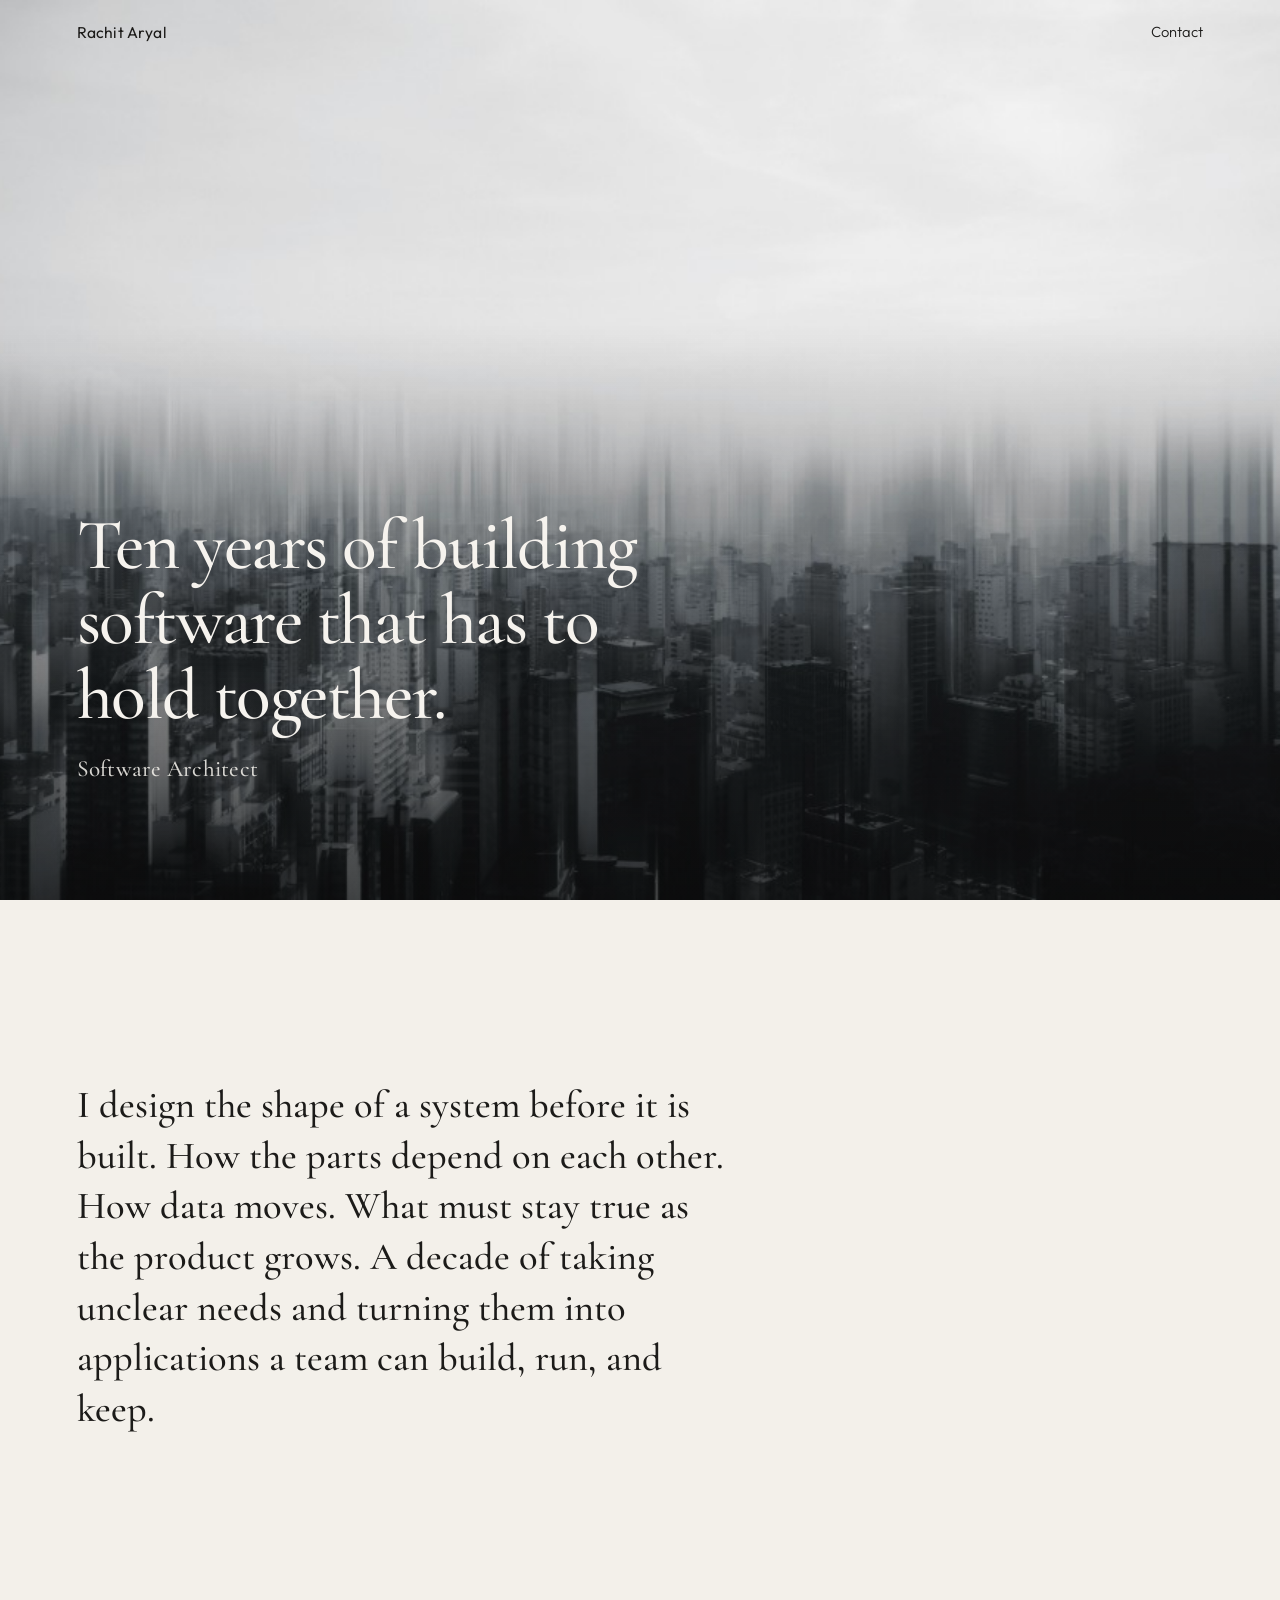
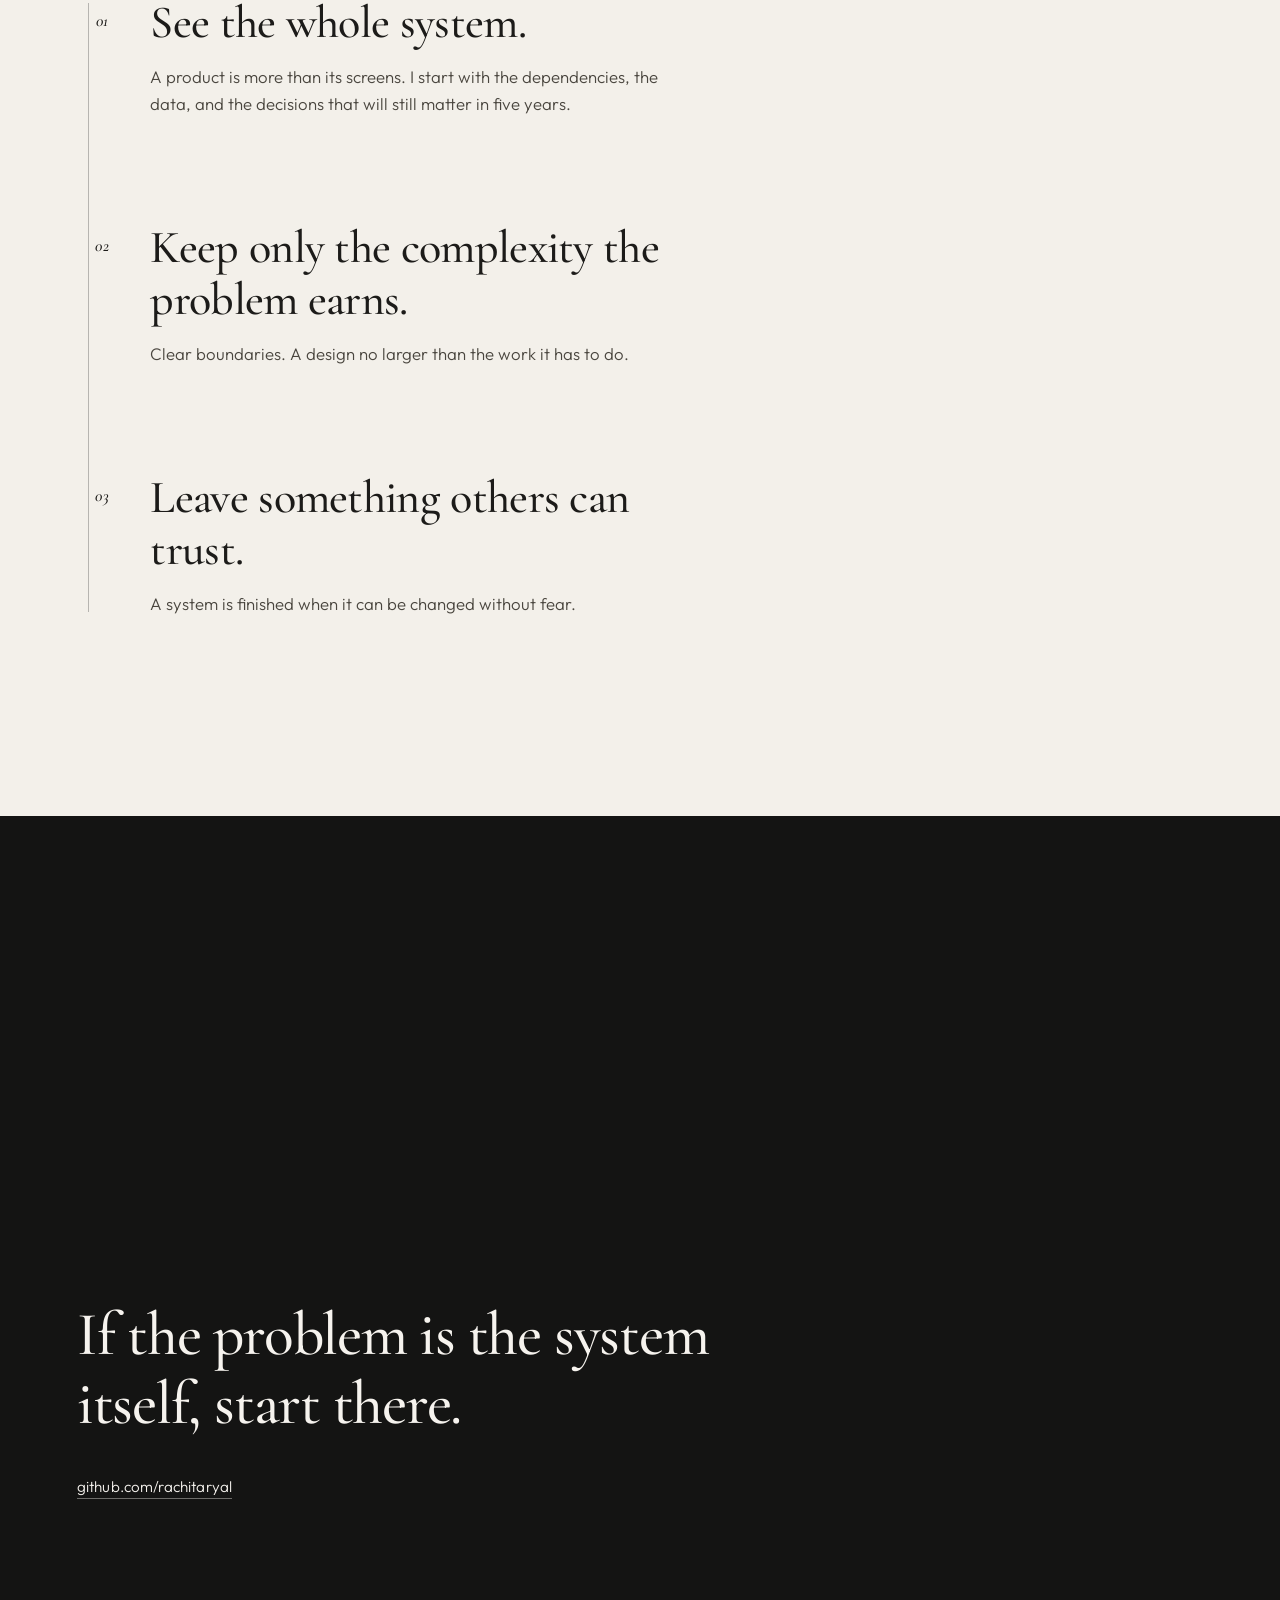
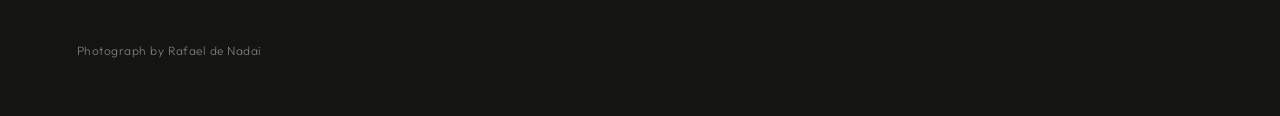
==== index.html @ c1b8cd25 "Add a single-page portfolio. A quiet public page for the practice, ready to publish on GitHub Pages." ====
<!DOCTYPE html>
<html lang="en">
  <head>
    <meta charset="utf-8" />
    <meta name="viewport" content="width=device-width, initial-scale=1" />
    <title>Rachit Aryal — Software Architect</title>
    <meta
      name="description"
      content="Rachit Aryal, software architect. Ten years of building software that has to hold together."
    />
    <meta name="theme-color" content="#f3f0ea" />
    <link rel="icon" href="favicon.svg" type="image/svg+xml" />
    <link rel="preconnect" href="https://fonts.googleapis.com" />
    <link rel="preconnect" href="https://fonts.gstatic.com" crossorigin />
    <link
      href="https://fonts.googleapis.com/css2?family=Cormorant+Garamond:ital,wght@0,500;0,600;1,500&family=Outfit:wght@300;400&display=swap"
      rel="stylesheet"
    />
    <link rel="stylesheet" href="styles.css" />
  </head>
  <body>
    <img
      class="plate"
      src="city.jpg"
      alt="Fog over a dense city, the towers dissolving upward into white."
    />
    <div class="veil" aria-hidden="true"></div>

    <header class="site-header">
      <a class="brand" href="#top">Rachit Aryal</a>
      <a class="contact" href="#contact">Contact</a>
    </header>

    <main id="top">
      <section class="hero" aria-labelledby="statement">
        <div class="hero-copy">
          <h1 id="statement">
            Ten years of building software that has to hold together.
          </h1>
          <p class="role">Software Architect</p>
        </div>
      </section>

      <div class="sheet">
        <section class="about" aria-label="Practice">
          <p>
            I design the shape of a system before it is built. How the parts
            depend on each other. How data moves. What must stay true as the
            product grows. A decade of taking unclear needs and turning them
            into applications a team can build, run, and keep.
          </p>
        </section>

        <section class="principles" aria-label="Principles">
          <ol>
            <li>
              <span class="num">01</span>
              <div>
                <h2>See the whole system.</h2>
                <p>
                  A product is more than its screens. I start with the
                  dependencies, the data, and the decisions that will still
                  matter in five years.
                </p>
              </div>
            </li>
            <li>
              <span class="num">02</span>
              <div>
                <h2>Keep only the complexity the problem earns.</h2>
                <p>
                  Clear boundaries. A design no larger than the work it has to
                  do.
                </p>
              </div>
            </li>
            <li>
              <span class="num">03</span>
              <div>
                <h2>Leave something others can trust.</h2>
                <p>
                  A system is finished when it can be changed without fear.
                </p>
              </div>
            </li>
          </ol>
        </section>
      </div>

      <section class="close" id="contact">
        <p>If the problem is the system itself, start there.</p>
        <a class="write" href="https://github.com/rachitaryal">github.com/rachitaryal</a>
        <p class="credit">Photograph by Rafael de Nadai</p>
      </section>
    </main>

    <script>
      const header = document.querySelector(".site-header");
      const close = document.querySelector(".close");

      function placeHeader() {
        header.classList.toggle(
          "on-dark",
          close.getBoundingClientRect().top <= header.offsetHeight
        );
      }

      placeHeader();
      document.addEventListener("scroll", placeHeader, { passive: true });
    </script>
  </body>
</html>
---- styles.css ----
:root {
  --paper: #f3f0ea;
  --ink: #1c1b19;
  --quiet: #4a463f;
  --line: rgba(28, 27, 25, 0.28);
  --light: #f6f3ee;
  --dark: #141413;
  --edge: clamp(1.4rem, 6vw, 5.5rem);
  --serif: "Cormorant Garamond", "Iowan Old Style", Palatino, Georgia, serif;
  --sans: Outfit, "Avenir Next", "Segoe UI", sans-serif;
}

* {
  box-sizing: border-box;
}

html {
  scroll-behavior: smooth;
}

body {
  margin: 0;
  background: #d5d5d5;
  color: var(--ink);
  font-family: var(--sans);
  font-weight: 300;
}

.plate {
  position: fixed;
  inset: 0;
  width: 100%;
  height: 100%;
  object-fit: cover;
  object-position: center 68%;
  z-index: 0;
}

.veil {
  position: fixed;
  inset: 0;
  z-index: 0;
  pointer-events: none;
  background: linear-gradient(
    to bottom,
    rgba(255, 255, 255, 0) 0%,
    rgba(255, 255, 255, 0) 36%,
    rgba(12, 12, 12, 0.18) 58%,
    rgba(8, 8, 8, 0.62) 100%
  );
}

.site-header {
  position: fixed;
  top: 0;
  left: 0;
  right: 0;
  z-index: 3;
  display: flex;
  align-items: center;
  justify-content: space-between;
  padding: 1.35rem var(--edge);
  color: var(--ink);
  transition: color 0.4s ease;
}

.site-header.on-dark {
  color: var(--light);
}

.brand,
.contact,
.write {
  color: inherit;
  text-decoration: none;
}

.brand {
  font-size: 0.98rem;
  font-weight: 400;
  letter-spacing: 0.01em;
}

.contact {
  font-size: 0.92rem;
  font-weight: 300;
}

a:focus-visible {
  outline: 1px solid currentColor;
  outline-offset: 4px;
}

.hero {
  position: relative;
  z-index: 1;
  height: 100svh;
  min-height: 36rem;
}

.hero-copy {
  position: absolute;
  left: var(--edge);
  right: var(--edge);
  bottom: 13vh;
  max-width: 40rem;
  color: var(--light);
}

.hero h1 {
  margin: 0;
  max-width: 11em;
  font-family: var(--serif);
  font-weight: 500;
  font-size: clamp(2.7rem, 5.6vw, 4.75rem);
  line-height: 1.05;
  letter-spacing: -0.02em;
}

.role {
  margin: 1.35rem 0 0;
  font-family: var(--serif);
  font-size: clamp(1.2rem, 2vw, 1.45rem);
  font-weight: 500;
  letter-spacing: 0.01em;
  color: rgba(246, 243, 238, 0.86);
}

.sheet,
.close {
  position: relative;
  z-index: 1;
}

.sheet {
  background: var(--paper);
}

.about {
  padding: 20vh var(--edge) 8vh;
}

.about p {
  margin: 0;
  max-width: 17em;
  font-family: var(--serif);
  font-weight: 500;
  font-size: clamp(1.75rem, 3vw, 2.55rem);
  line-height: 1.32;
}

.principles {
  padding: 10vh var(--edge) 22vh;
}

.principles ol {
  position: relative;
  list-style: none;
  margin: 0;
  padding: 0;
  max-width: 38rem;
}

.principles ol::before {
  content: "";
  position: absolute;
  left: 0.7rem;
  top: 0.4rem;
  bottom: 0.4rem;
  width: 1px;
  background: var(--line);
}

.principles li {
  position: relative;
  display: grid;
  grid-template-columns: 3.2rem 1fr;
  gap: 1.4rem;
  padding: 0 0 6.5rem;
}

.principles li:last-child {
  padding-bottom: 0;
}

.num {
  position: relative;
  z-index: 1;
  justify-self: center;
  margin-top: 0.45rem;
  padding: 0.35rem 0;
  background: var(--paper);
  font-family: var(--serif);
  font-style: italic;
  font-weight: 500;
  font-size: 1.05rem;
  letter-spacing: 0.04em;
}

.principles h2 {
  margin: 0;
  font-family: var(--serif);
  font-weight: 500;
  font-size: clamp(2rem, 3.6vw, 3.15rem);
  line-height: 1.12;
  letter-spacing: -0.015em;
}

.principles p {
  margin: 1rem 0 0;
  max-width: 34em;
  font-size: 1.05rem;
  line-height: 1.6;
  color: var(--quiet);
}

.close {
  display: flex;
  flex-direction: column;
  justify-content: flex-end;
  min-height: 100svh;
  padding: 22vh var(--edge) 3.5rem;
  background: var(--dark);
  color: var(--light);
}

.close p {
  margin: 0;
  max-width: 11em;
  font-family: var(--serif);
  font-weight: 500;
  font-size: clamp(2.3rem, 4.8vw, 4.15rem);
  line-height: 1.12;
  letter-spacing: -0.02em;
}

.write {
  display: inline-block;
  margin-top: 2.4rem;
  font-size: 0.95rem;
  font-weight: 300;
  letter-spacing: 0.01em;
  border-bottom: 1px solid rgba(246, 243, 238, 0.4);
  width: fit-content;
  padding-bottom: 0.15rem;
}

.write:hover {
  border-bottom-color: var(--light);
}

.close .credit {
  margin: 16vh 0 0;
  max-width: none;
  font-family: var(--sans);
  font-size: 0.75rem;
  font-weight: 300;
  line-height: 1.4;
  letter-spacing: 0.04em;
  color: rgba(246, 243, 238, 0.45);
}

@media (max-width: 700px) {
  .hero {
    min-height: 100svh;
  }

  .hero-copy {
    bottom: 10vh;
  }

  .about {
    padding-top: 14vh;
  }

  .principles li {
    padding-bottom: 4.5rem;
  }

  .credit {
    margin-top: 12vh;
  }
}

@media (prefers-reduced-motion: reduce) {
  html {
    scroll-behavior: auto;
  }

  .site-header {
    transition: none;
  }
}

@media (prefers-reduced-motion: no-preference) {
  .hero-copy {
    animation: rise 1.3s ease both;
  }
}

@keyframes rise {
  from {
    opacity: 0;
    transform: translateY(14px);
  }

  to {
    opacity: 1;
    transform: none;
  }
}
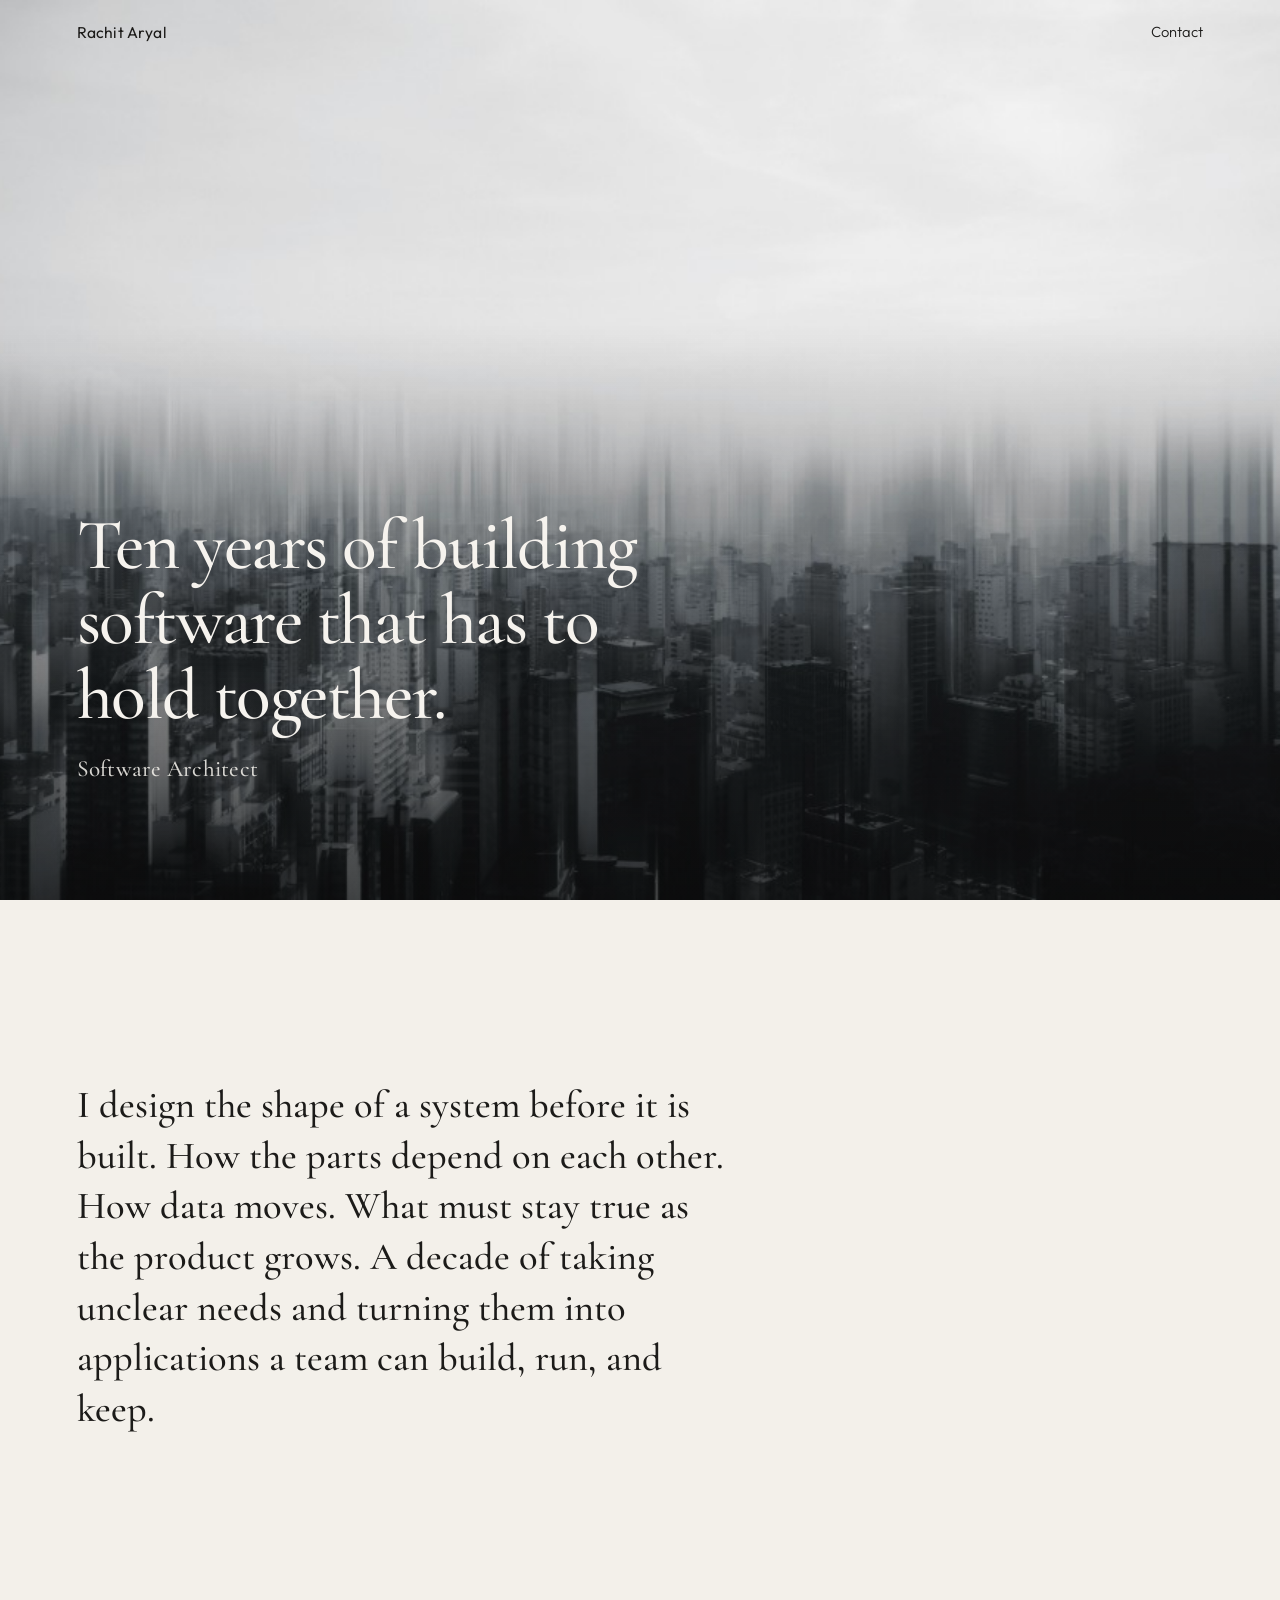
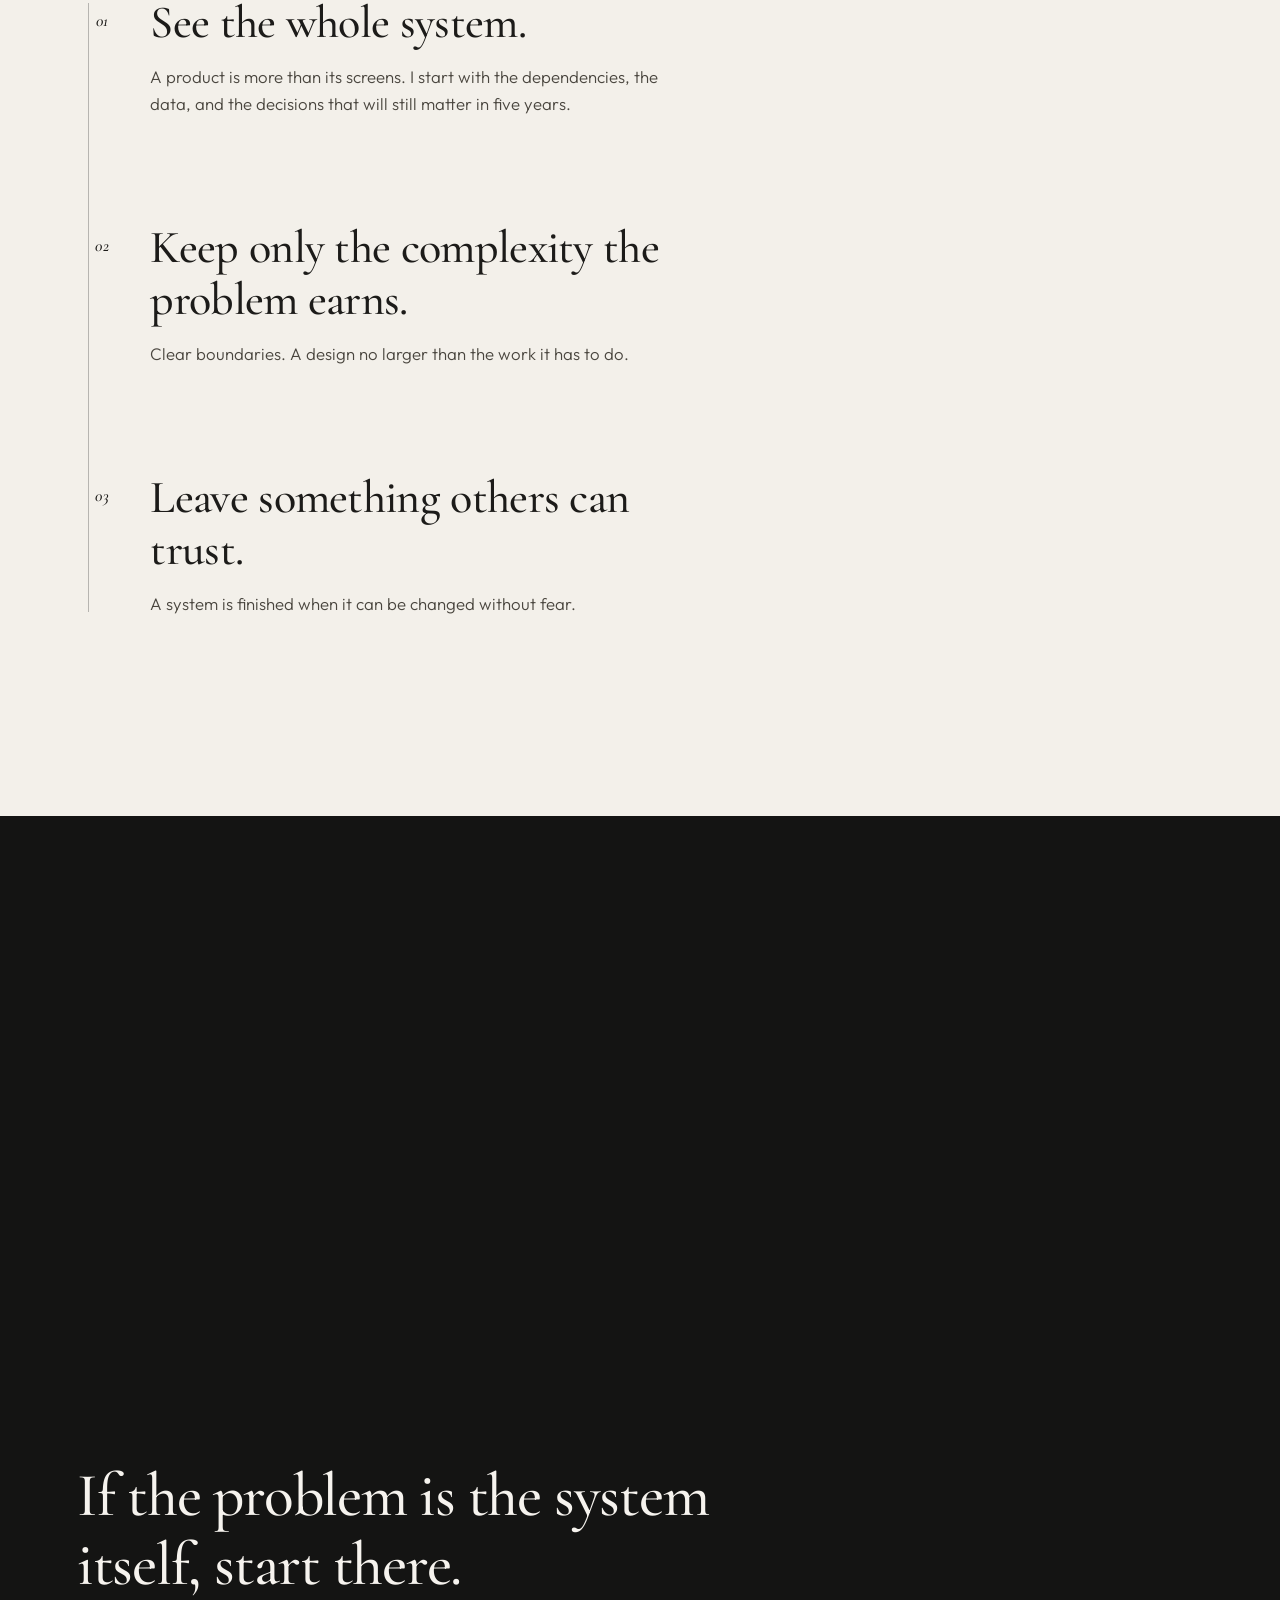
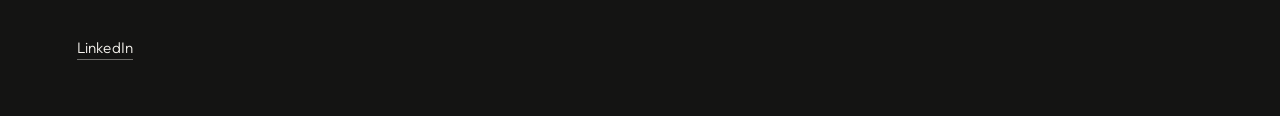
==== commit ccb13b31: "Keep the page about the practice. Contact is LinkedIn, and the photograph is left uncredited." ====
--- a/index.html
+++ b/index.html
@@ -89,8 +89,7 @@
 
       <section class="close" id="contact">
         <p>If the problem is the system itself, start there.</p>
-        <a class="write" href="https://github.com/rachitaryal">github.com/rachitaryal</a>
-        <p class="credit">Photograph by Rafael de Nadai</p>
+        <a class="write" href="https://www.linkedin.com/in/rachitaryal/">LinkedIn</a>
       </section>
     </main>
 
--- a/styles.css
+++ b/styles.css
@@ -249,17 +249,6 @@
   border-bottom-color: var(--light);
 }
 
-.close .credit {
-  margin: 16vh 0 0;
-  max-width: none;
-  font-family: var(--sans);
-  font-size: 0.75rem;
-  font-weight: 300;
-  line-height: 1.4;
-  letter-spacing: 0.04em;
-  color: rgba(246, 243, 238, 0.45);
-}
-
 @media (max-width: 700px) {
   .hero {
     min-height: 100svh;
@@ -275,10 +264,6 @@
 
   .principles li {
     padding-bottom: 4.5rem;
-  }
-
-  .credit {
-    margin-top: 12vh;
   }
 }
 
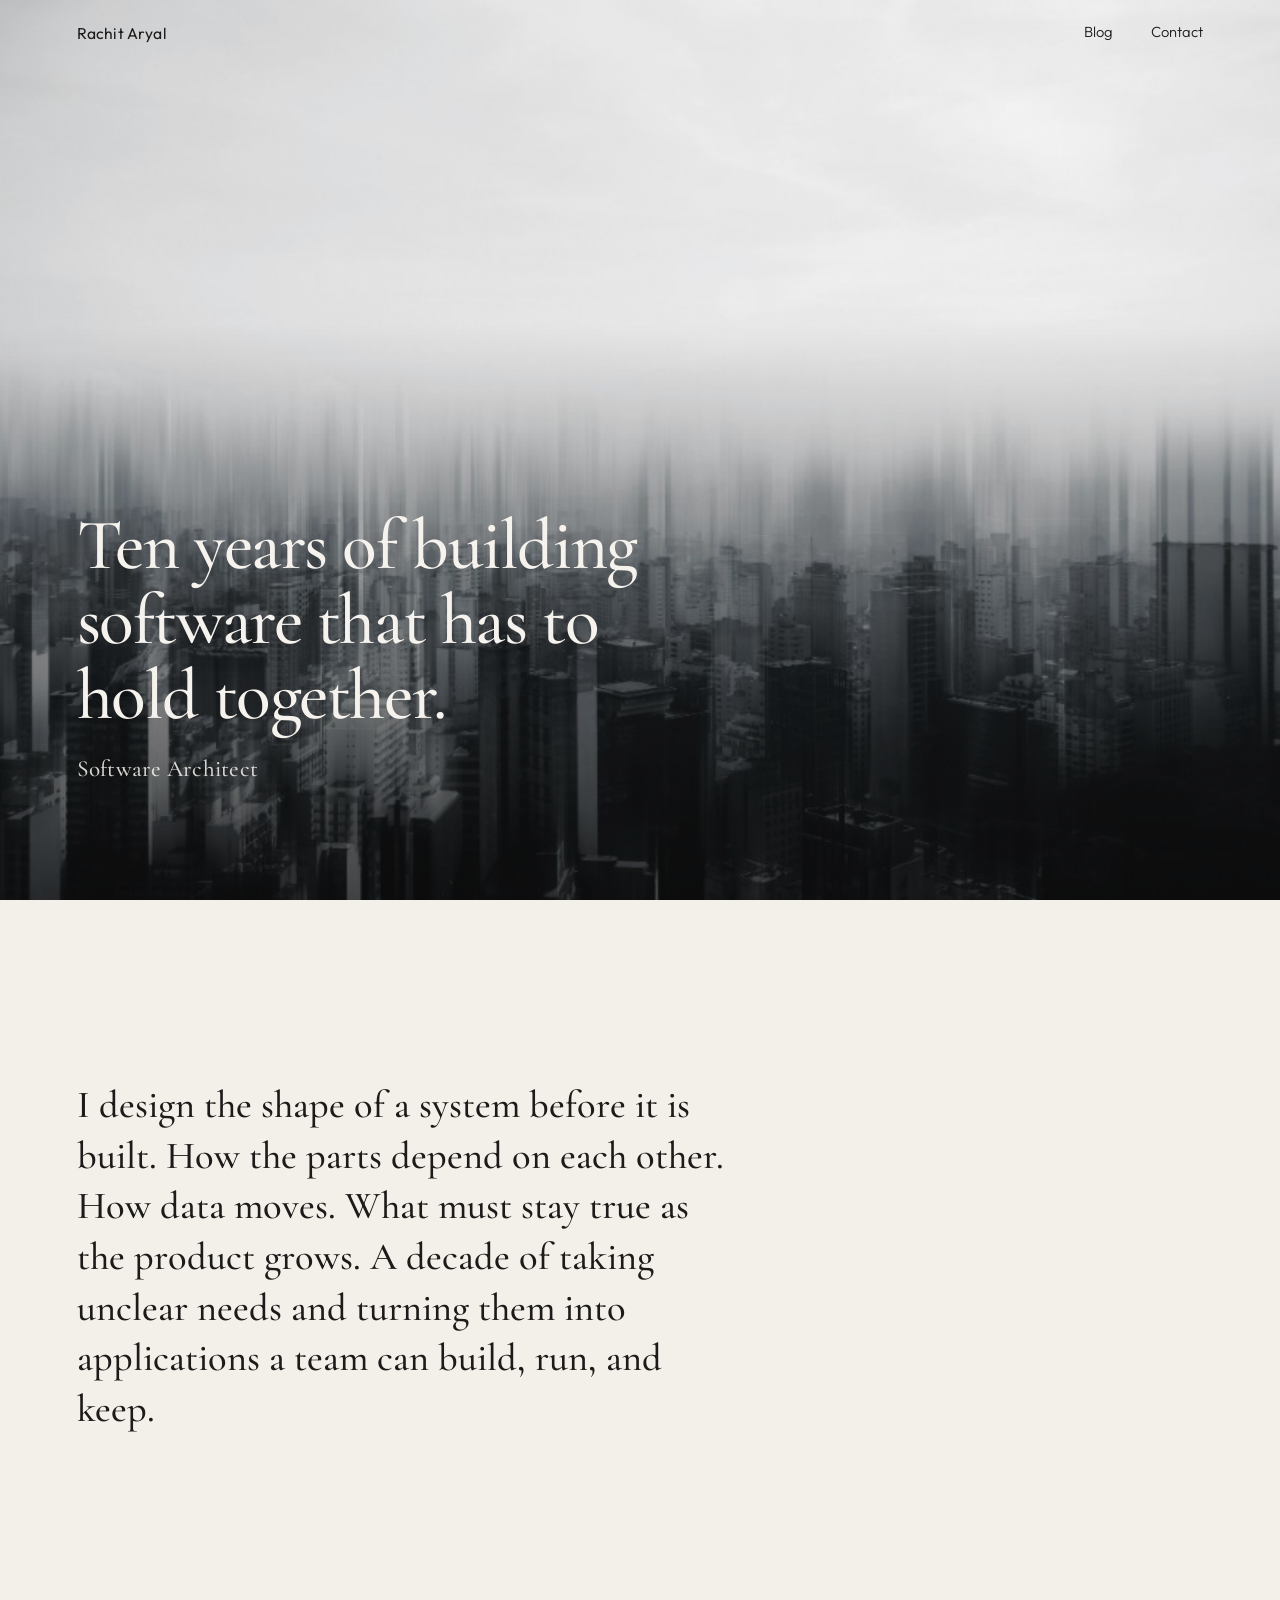
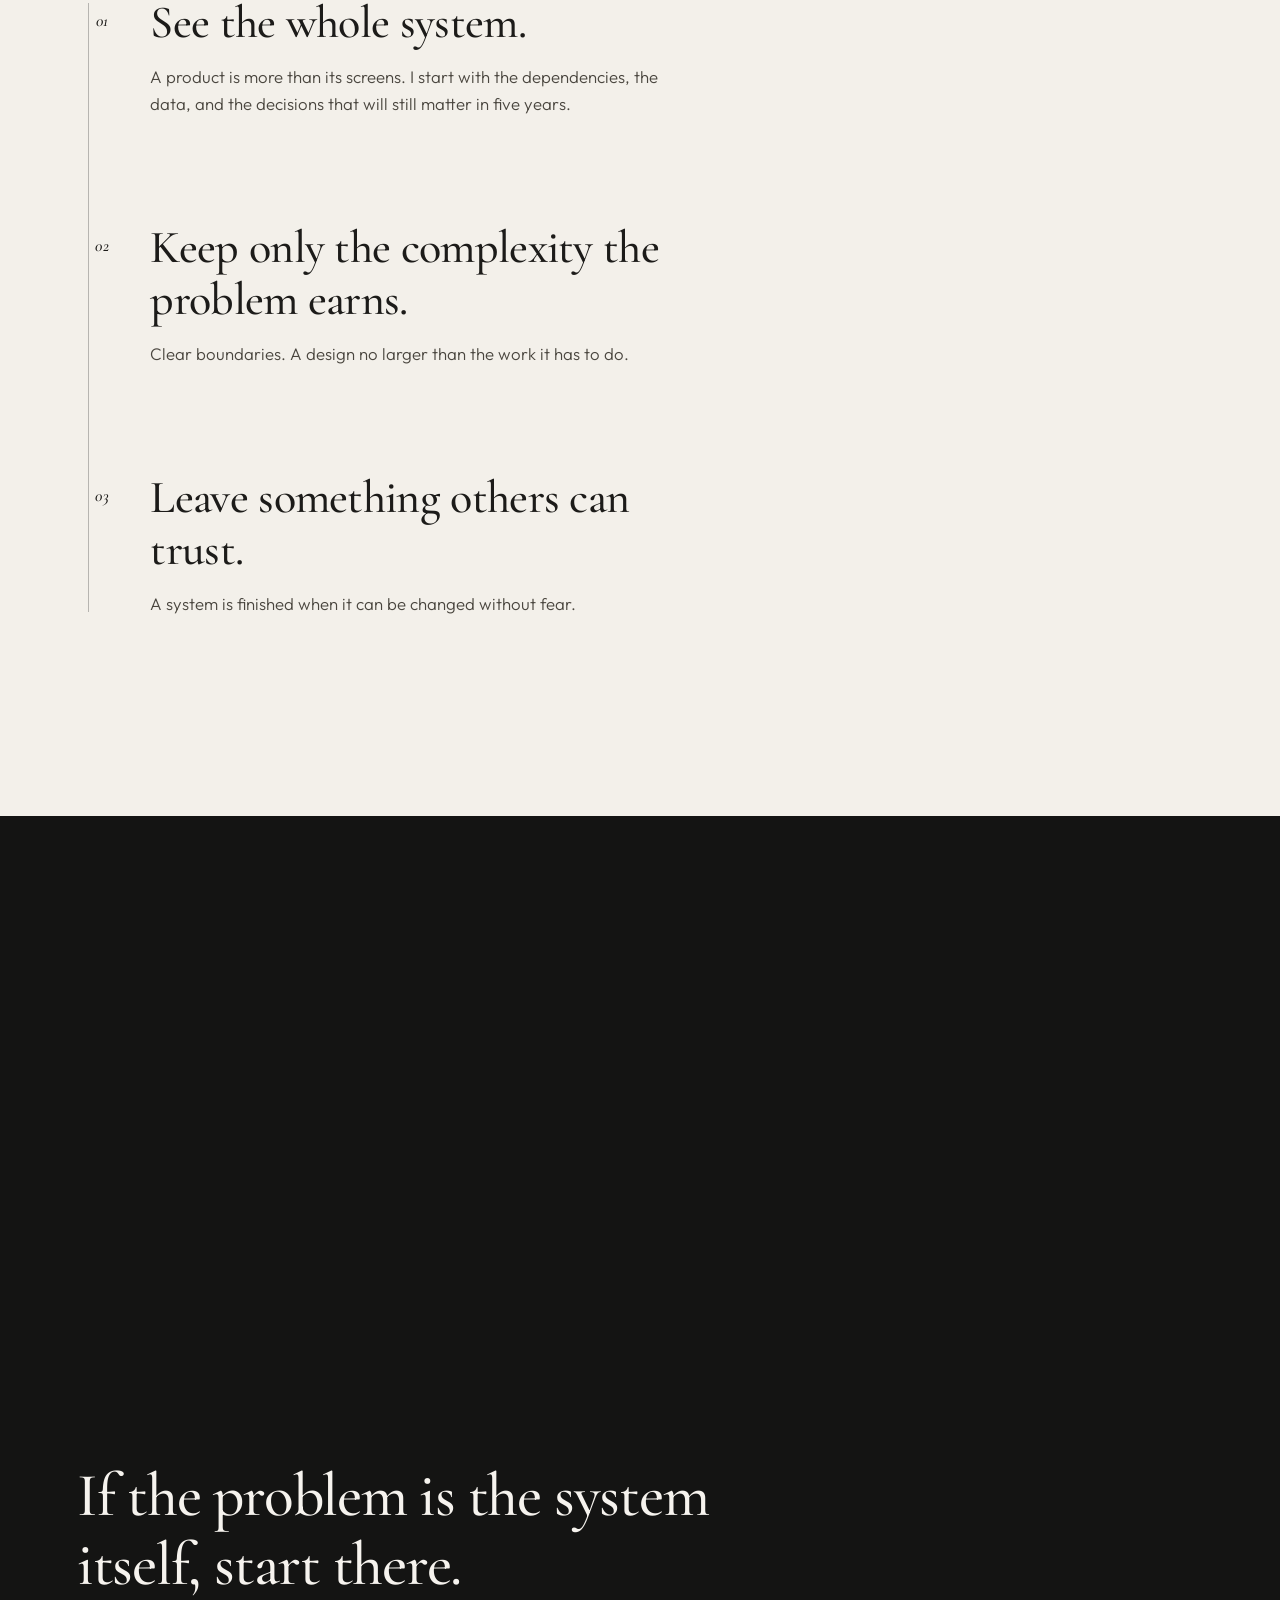
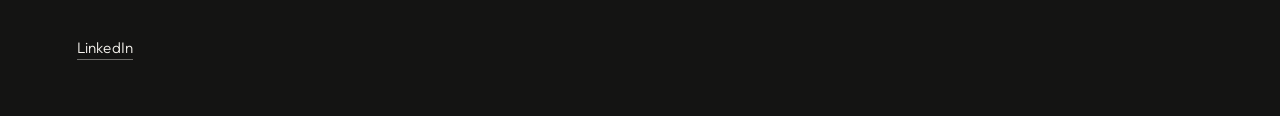
==== commit 8c32c35c: "Add a blog with its first post. A Blog link sits beside Contact, the list lives at /blog/, and "Desi" ====
--- a/index.html
+++ b/index.html
@@ -28,7 +28,10 @@
 
     <header class="site-header">
       <a class="brand" href="#top">Rachit Aryal</a>
-      <a class="contact" href="#contact">Contact</a>
+      <nav class="nav" aria-label="Site">
+        <a href="blog/">Blog</a>
+        <a href="#contact">Contact</a>
+      </nav>
     </header>
 
     <main id="top">
@@ -87,25 +90,12 @@
         </section>
       </div>
 
-      <section class="close" id="contact">
+      <section class="close" id="contact" data-dark>
         <p>If the problem is the system itself, start there.</p>
         <a class="write" href="https://www.linkedin.com/in/rachitaryal/">LinkedIn</a>
       </section>
     </main>
 
-    <script>
-      const header = document.querySelector(".site-header");
-      const close = document.querySelector(".close");
-
-      function placeHeader() {
-        header.classList.toggle(
-          "on-dark",
-          close.getBoundingClientRect().top <= header.offsetHeight
-        );
-      }
-
-      placeHeader();
-      document.addEventListener("scroll", placeHeader, { passive: true });
-    </script>
+    <script src="site.js"></script>
   </body>
 </html>
--- a/styles.css
+++ b/styles.css
@@ -61,16 +61,21 @@
   justify-content: space-between;
   padding: 1.35rem var(--edge);
   color: var(--ink);
-  transition: color 0.4s ease;
+  transition: color 0.4s ease, background-color 0.4s ease;
 }
 
 .site-header.on-dark {
   color: var(--light);
 }
 
+.site-header.on-paper {
+  background: var(--paper);
+}
+
 .brand,
-.contact,
-.write {
+.nav a,
+.write,
+.post-link {
   color: inherit;
   text-decoration: none;
 }
@@ -81,9 +86,21 @@
   letter-spacing: 0.01em;
 }
 
-.contact {
+.nav {
+  display: flex;
+  gap: clamp(1.4rem, 3vw, 2.4rem);
+}
+
+.nav a {
   font-size: 0.92rem;
   font-weight: 300;
+  padding-bottom: 0.15rem;
+  border-bottom: 1px solid transparent;
+}
+
+.nav a:hover,
+.nav a[aria-current="page"] {
+  border-bottom-color: currentColor;
 }
 
 a:focus-visible {
@@ -249,6 +266,166 @@
   border-bottom-color: var(--light);
 }
 
+.paper {
+  background: var(--paper);
+}
+
+.plate--stairs {
+  object-position: center 58%;
+}
+
+.veil--deep {
+  background: linear-gradient(
+      to bottom,
+      rgba(10, 10, 10, 0.5) 0%,
+      rgba(10, 10, 10, 0) 18%,
+      rgba(10, 10, 10, 0) 30%,
+      rgba(10, 10, 10, 0.45) 62%,
+      rgba(8, 8, 8, 0.82) 100%
+    ),
+    linear-gradient(
+      to right,
+      rgba(8, 8, 8, 0.4) 0%,
+      rgba(8, 8, 8, 0) 60%
+    );
+}
+
+.hero--post .hero-copy {
+  max-width: 52rem;
+}
+
+.hero--post h1 {
+  max-width: 14em;
+  font-size: clamp(2.4rem, 4.6vw, 4.1rem);
+  line-height: 1.08;
+}
+
+.page-head {
+  padding: 26vh var(--edge) 9vh;
+}
+
+.page-head h1 {
+  margin: 0;
+  font-family: var(--serif);
+  font-weight: 500;
+  font-size: clamp(3rem, 6.4vw, 5.4rem);
+  line-height: 1;
+  letter-spacing: -0.02em;
+}
+
+.posts {
+  list-style: none;
+  margin: 0;
+  padding: 0 var(--edge) 24vh;
+}
+
+.posts li {
+  max-width: 52rem;
+  border-top: 1px solid var(--line);
+}
+
+.posts li:last-child {
+  border-bottom: 1px solid var(--line);
+}
+
+.post-link {
+  display: grid;
+  grid-template-columns: 11rem 1fr;
+  gap: 1.4rem;
+  padding: 2.6rem 0 2.8rem;
+}
+
+.post-link time {
+  padding-top: 0.55rem;
+  font-family: var(--serif);
+  font-style: italic;
+  font-weight: 500;
+  font-size: 1.05rem;
+  color: var(--quiet);
+}
+
+.post-link h2 {
+  margin: 0;
+  font-family: var(--serif);
+  font-weight: 500;
+  font-size: clamp(1.9rem, 3.2vw, 2.7rem);
+  line-height: 1.12;
+  letter-spacing: -0.015em;
+}
+
+.post-link p {
+  margin: 1rem 0 0;
+  max-width: 34em;
+  font-size: 1.05rem;
+  line-height: 1.6;
+  color: var(--quiet);
+}
+
+.post-link:hover h2 {
+  text-decoration: underline;
+  text-decoration-thickness: 1px;
+  text-underline-offset: 0.18em;
+}
+
+.article {
+  padding: 18vh var(--edge) 24vh;
+}
+
+.article > * {
+  max-width: 40rem;
+}
+
+.article .lede {
+  margin: 0 0 4.5rem;
+  max-width: 19em;
+  font-family: var(--serif);
+  font-weight: 500;
+  font-size: clamp(1.6rem, 2.6vw, 2.2rem);
+  line-height: 1.34;
+  color: var(--ink);
+}
+
+.article h2 {
+  margin: 6rem 0 1.6rem;
+  font-family: var(--serif);
+  font-weight: 500;
+  font-size: clamp(2rem, 3.4vw, 2.9rem);
+  line-height: 1.12;
+  letter-spacing: -0.015em;
+}
+
+.article p,
+.article li {
+  font-size: 1.1rem;
+  line-height: 1.75;
+  color: var(--quiet);
+}
+
+.article p {
+  margin: 0 0 1.4rem;
+}
+
+.article ul {
+  list-style: none;
+  margin: 2rem 0 0;
+  padding: 0;
+  border-left: 1px solid var(--line);
+}
+
+.article li {
+  margin: 0 0 1.6rem;
+  padding-left: 1.6rem;
+}
+
+.article li:last-child {
+  margin-bottom: 0;
+}
+
+.article strong {
+  font-weight: 400;
+  color: var(--ink);
+}
+
 @media (max-width: 700px) {
   .hero {
     min-height: 100svh;
@@ -264,6 +441,27 @@
 
   .principles li {
     padding-bottom: 4.5rem;
+  }
+
+  .page-head {
+    padding-top: 20vh;
+  }
+
+  .post-link {
+    grid-template-columns: 1fr;
+    gap: 0.6rem;
+  }
+
+  .post-link time {
+    padding-top: 0;
+  }
+
+  .article {
+    padding-top: 12vh;
+  }
+
+  .article h2 {
+    margin-top: 4.5rem;
   }
 }
 
